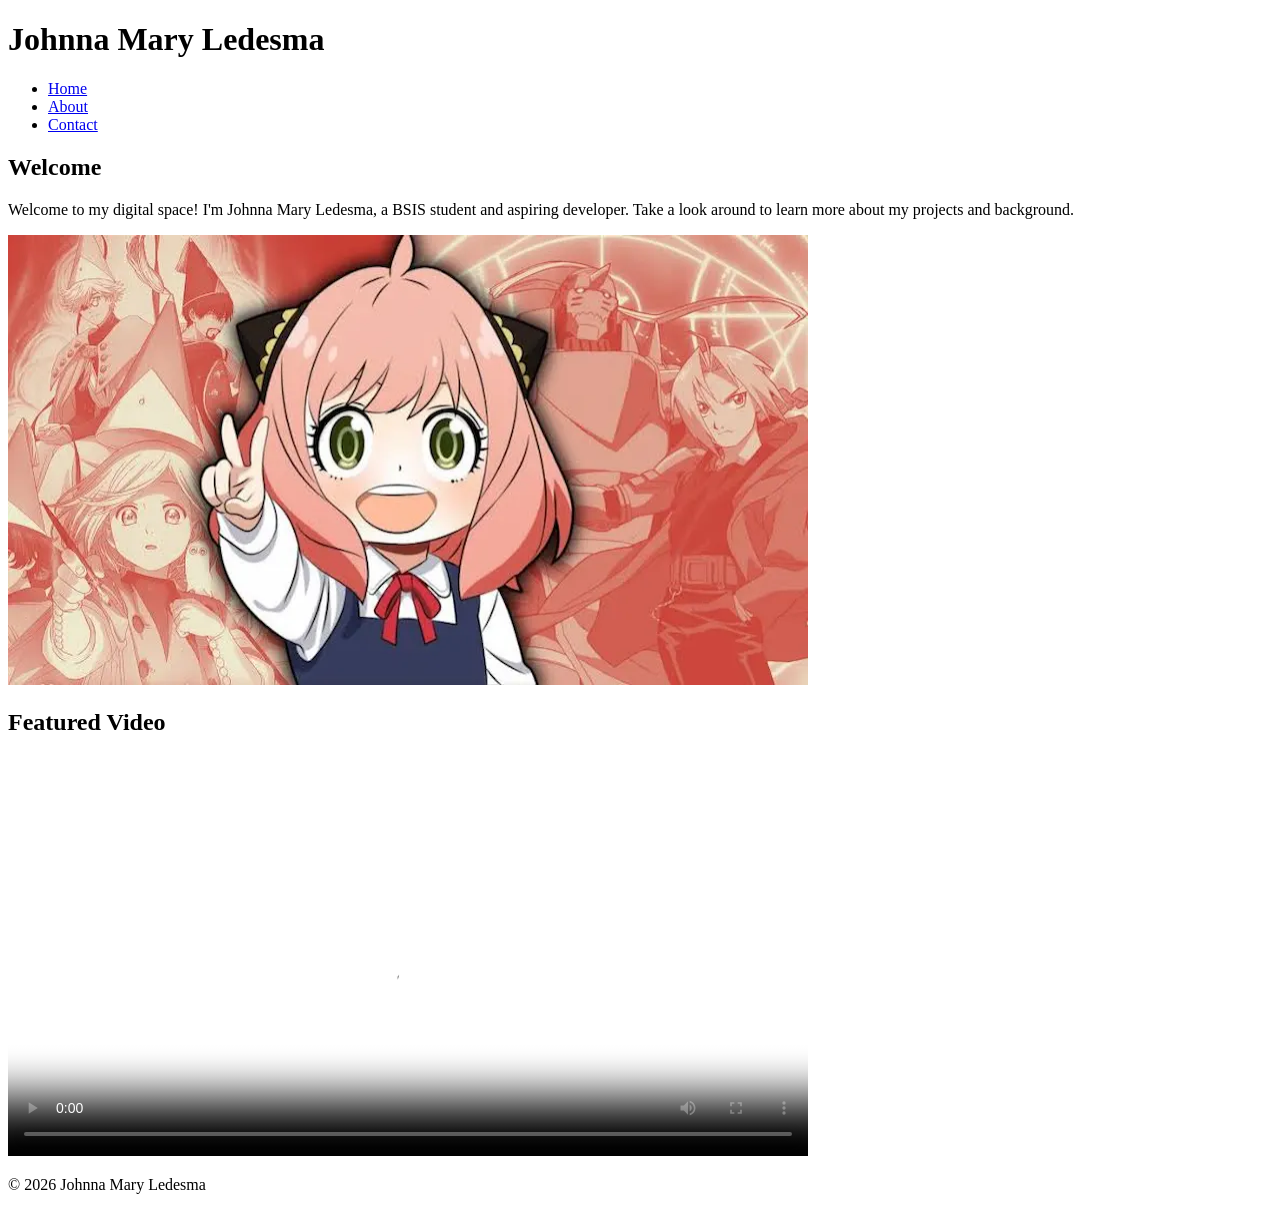
==== index.html @ fabfcecd "Initial commit: Add semantic web pages with metadata" ====
<!DOCTYPE html>
<html lang="en">
<head>
  <meta charset="UTF-8">
  <meta name="viewport" content="width=device-width, initial-scale=1">
  <title>Home | Johnna Mary Ledesma</title>

    <meta name="description" content="A one-sentence 150-char summary specific to this page.">
    <link rel="canonical" href="https://YOUR-DOMAIN.com/index.html">
    
    <!-- Open Graph -->
    <meta property="og:type" content="website">
    <meta property="og:title" content="Home | Your Name">
    <meta property="og:description" content="Same as meta description or slightly shorter.">
    <meta property="og:image" content="https://YOUR-DOMAIN.com/assets/hero-md.jpg">
    <meta property="og:url" content="https://YOUR-DOMAIN.com/index.html">
    
    <!-- Twitter Card -->
    <meta name="twitter:card" content="summary_large_image">


</head>
<body>
  <header>
    <h1>Johnna Mary Ledesma</h1>
    <nav>
      <ul>
        <li><a href="index.html">Home</a></li>
        <li><a href="about.html">About</a></li>
        <li><a href="contact.html">Contact</a></li>
      </ul>
    </nav>
  </header>
  <main>
    <article>
      <h2>Welcome</h2>
      <p>Welcome to my digital space! I'm Johnna Mary Ledesma, a BSIS student and aspiring developer. Take a look around to learn more about my projects and background.</p>
    </article>

    <picture>
      <source type="image/webp"
              srcset="assets/hero-sm.webp 400w,
                      assets/hero-md.webp 800w,
                      assets/hero-lg.webp 1600w"
              sizes="(max-width: 600px) 90vw, 800px">
      <img src="assets/hero-md.jpg"
           alt="Descriptive alt text for what is in the photo"
           width="800" height="450"
           loading="lazy">
    </picture>

    <section>
      <h2>Featured Video</h2>
      <video controls poster="assets/poster.jpg" preload="metadata" width="800">
        <source src="assets/intro.mp4" type="video/mp4">
        <track kind="captions" src="assets/captions.vtt" srclang="en" label="English" default>
        Your browser does not support the video tag.
      </video>
    </section>
  </main>
  <footer>
    <p>&copy; 2026 Johnna Mary Ledesma</p>
  </footer>
</body>
</html>
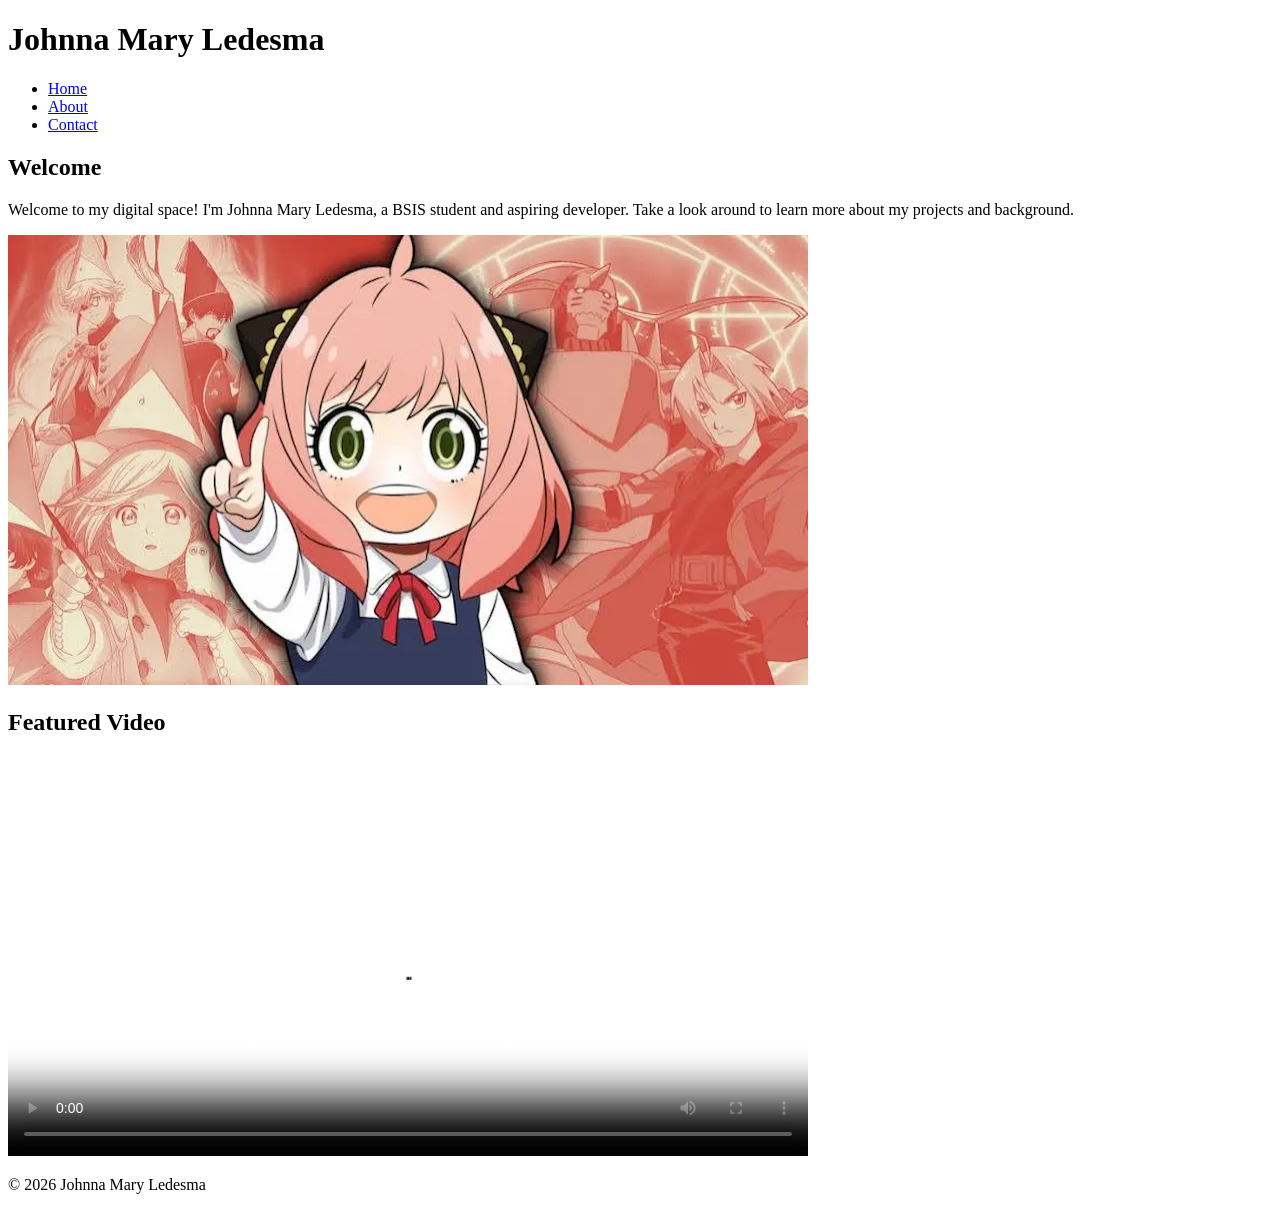
==== commit 8a816b9d: "Fix page-specific metadata and canonical links" ====
--- a/index.html
+++ b/index.html
@@ -5,20 +5,22 @@
   <meta name="viewport" content="width=device-width, initial-scale=1">
   <title>Home | Johnna Mary Ledesma</title>
 
-    <meta name="description" content="A one-sentence 150-char summary specific to this page.">
-    <link rel="canonical" href="https://YOUR-DOMAIN.com/index.html">
+  <!-- SEO Meta Tags -->
+  <meta name="description" content="Welcome to the personal portfolio of Johnna Mary Ledesma, an Information Systems student showcasing web development projects and work.">
+  <link rel="canonical" href="https://janamaryledesma-prog.github.io/About-me/index.html">
     
-    <!-- Open Graph -->
-    <meta property="og:type" content="website">
-    <meta property="og:title" content="Home | Your Name">
-    <meta property="og:description" content="Same as meta description or slightly shorter.">
-    <meta property="og:image" content="https://YOUR-DOMAIN.com/assets/hero-md.jpg">
-    <meta property="og:url" content="https://YOUR-DOMAIN.com/index.html">
+  <!-- Open Graph / Facebook -->
+  <meta property="og:type" content="website">
+  <meta property="og:title" content="Home | Johnna Mary Ledesma">
+  <meta property="og:description" content="Welcome to the personal portfolio of Johnna Mary Ledesma, an Information Systems student showcasing web development projects and work.">
+  <meta property="og:image" content="https://janamaryledesma-prog.github.io/About-me/assets/hero-md.jpg">
+  <meta property="og:url" content="https://janamaryledesma-prog.github.io/About-me/index.html">
     
-    <!-- Twitter Card -->
-    <meta name="twitter:card" content="summary_large_image">
-
-
+  <!-- Twitter Card -->
+  <meta name="twitter:card" content="summary_large_image">
+  <meta name="twitter:title" content="Home | Johnna Mary Ledesma">
+  <meta name="twitter:description" content="Welcome to the personal portfolio of Johnna Mary Ledesma, an Information Systems student showcasing web development projects and work.">
+  <meta name="twitter:image" content="https://janamaryledesma-prog.github.io/About-me/assets/hero-md.jpg">
 </head>
 <body>
   <header>
@@ -44,7 +46,7 @@
                       assets/hero-lg.webp 1600w"
               sizes="(max-width: 600px) 90vw, 800px">
       <img src="assets/hero-md.jpg"
-           alt="Descriptive alt text for what is in the photo"
+           alt="Johnna Mary Ledesma workspace setup with code on screen"
            width="800" height="450"
            loading="lazy">
     </picture>
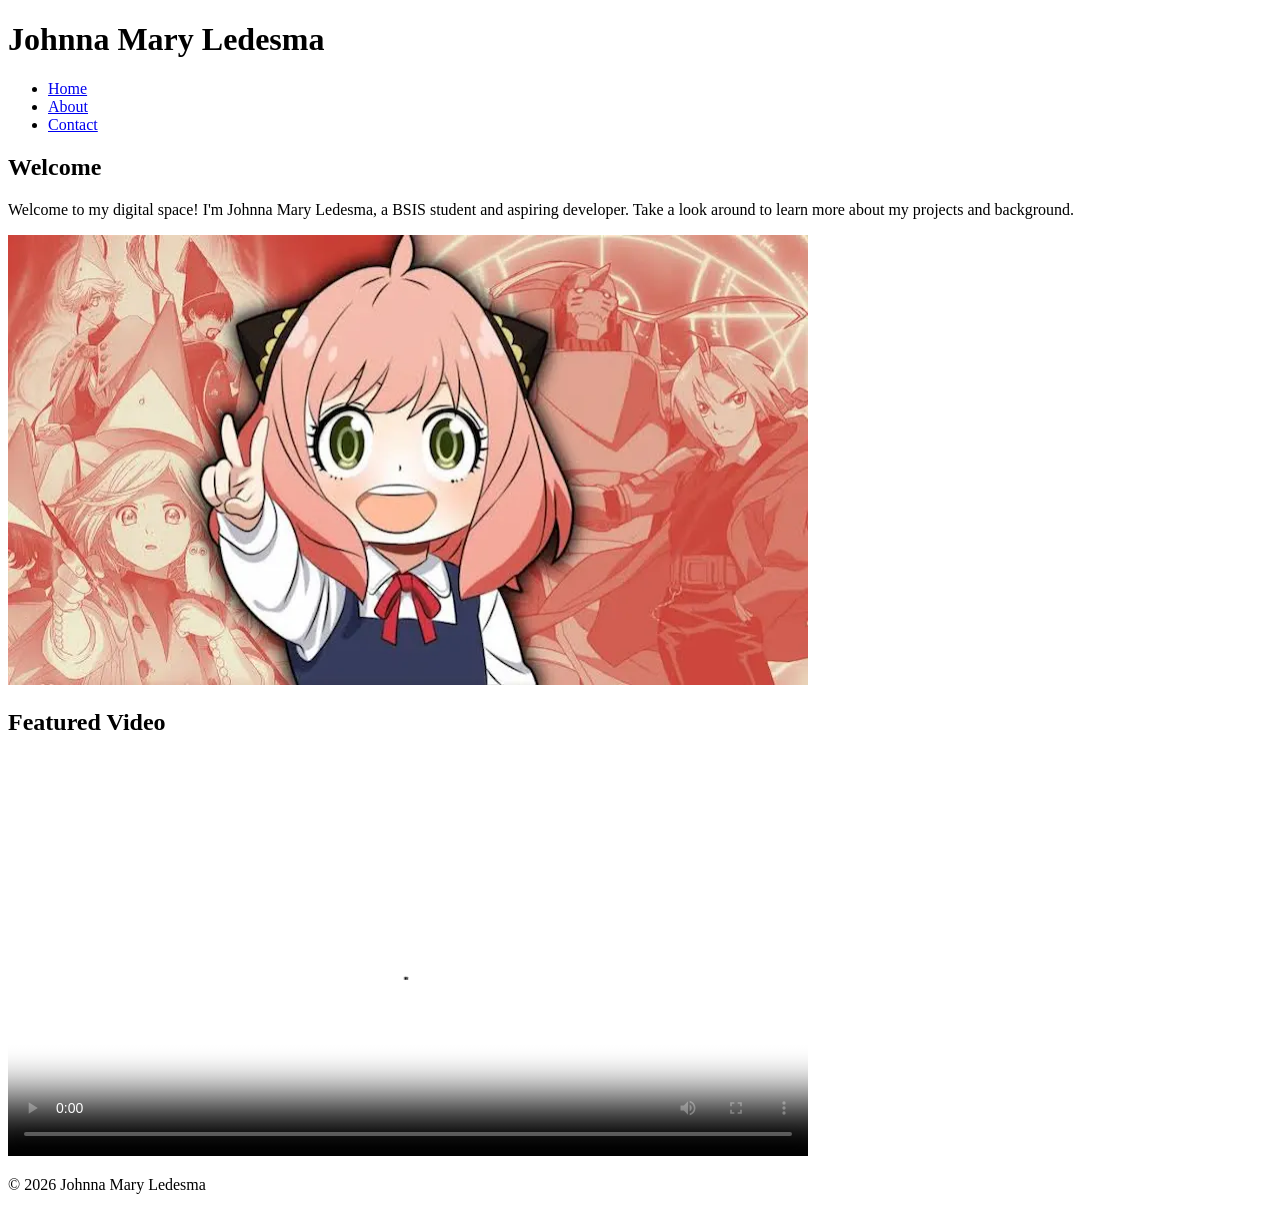
==== commit 9d100a09: "Fix meta title, og:site_name, og:description length, and image path" ====
--- a/index.html
+++ b/index.html
@@ -3,23 +3,24 @@
 <head>
   <meta charset="UTF-8">
   <meta name="viewport" content="width=device-width, initial-scale=1">
-  <title>Home | Johnna Mary Ledesma</title>
+  <title>Johnna Mary Ledesma | Web Developer &amp; BSIS Portfolio</title>
 
   <!-- SEO Meta Tags -->
   <meta name="description" content="Welcome to the personal portfolio of Johnna Mary Ledesma, an Information Systems student showcasing web development projects and work.">
   <link rel="canonical" href="https://janamaryledesma-prog.github.io/About-me/index.html">
     
-  <!-- Open Graph / Facebook -->
+  <!-- Open Graph / Facebook / Discord -->
   <meta property="og:type" content="website">
-  <meta property="og:title" content="Home | Johnna Mary Ledesma">
-  <meta property="og:description" content="Welcome to the personal portfolio of Johnna Mary Ledesma, an Information Systems student showcasing web development projects and work.">
+  <meta property="og:site_name" content="Johnna Mary Ledesma Portfolio">
+  <meta property="og:title" content="Johnna Mary Ledesma | Web Developer &amp; BSIS Portfolio">
+  <meta property="og:description" content="Explore web development projects and skills by Johnna Mary Ledesma, Information Systems student.">
   <meta property="og:image" content="https://janamaryledesma-prog.github.io/About-me/assets/hero-md.jpg">
   <meta property="og:url" content="https://janamaryledesma-prog.github.io/About-me/index.html">
     
   <!-- Twitter Card -->
   <meta name="twitter:card" content="summary_large_image">
-  <meta name="twitter:title" content="Home | Johnna Mary Ledesma">
-  <meta name="twitter:description" content="Welcome to the personal portfolio of Johnna Mary Ledesma, an Information Systems student showcasing web development projects and work.">
+  <meta name="twitter:title" content="Johnna Mary Ledesma | Web Developer &amp; BSIS Portfolio">
+  <meta name="twitter:description" content="Explore web development projects and skills by Johnna Mary Ledesma, Information Systems student.">
   <meta name="twitter:image" content="https://janamaryledesma-prog.github.io/About-me/assets/hero-md.jpg">
 </head>
 <body>
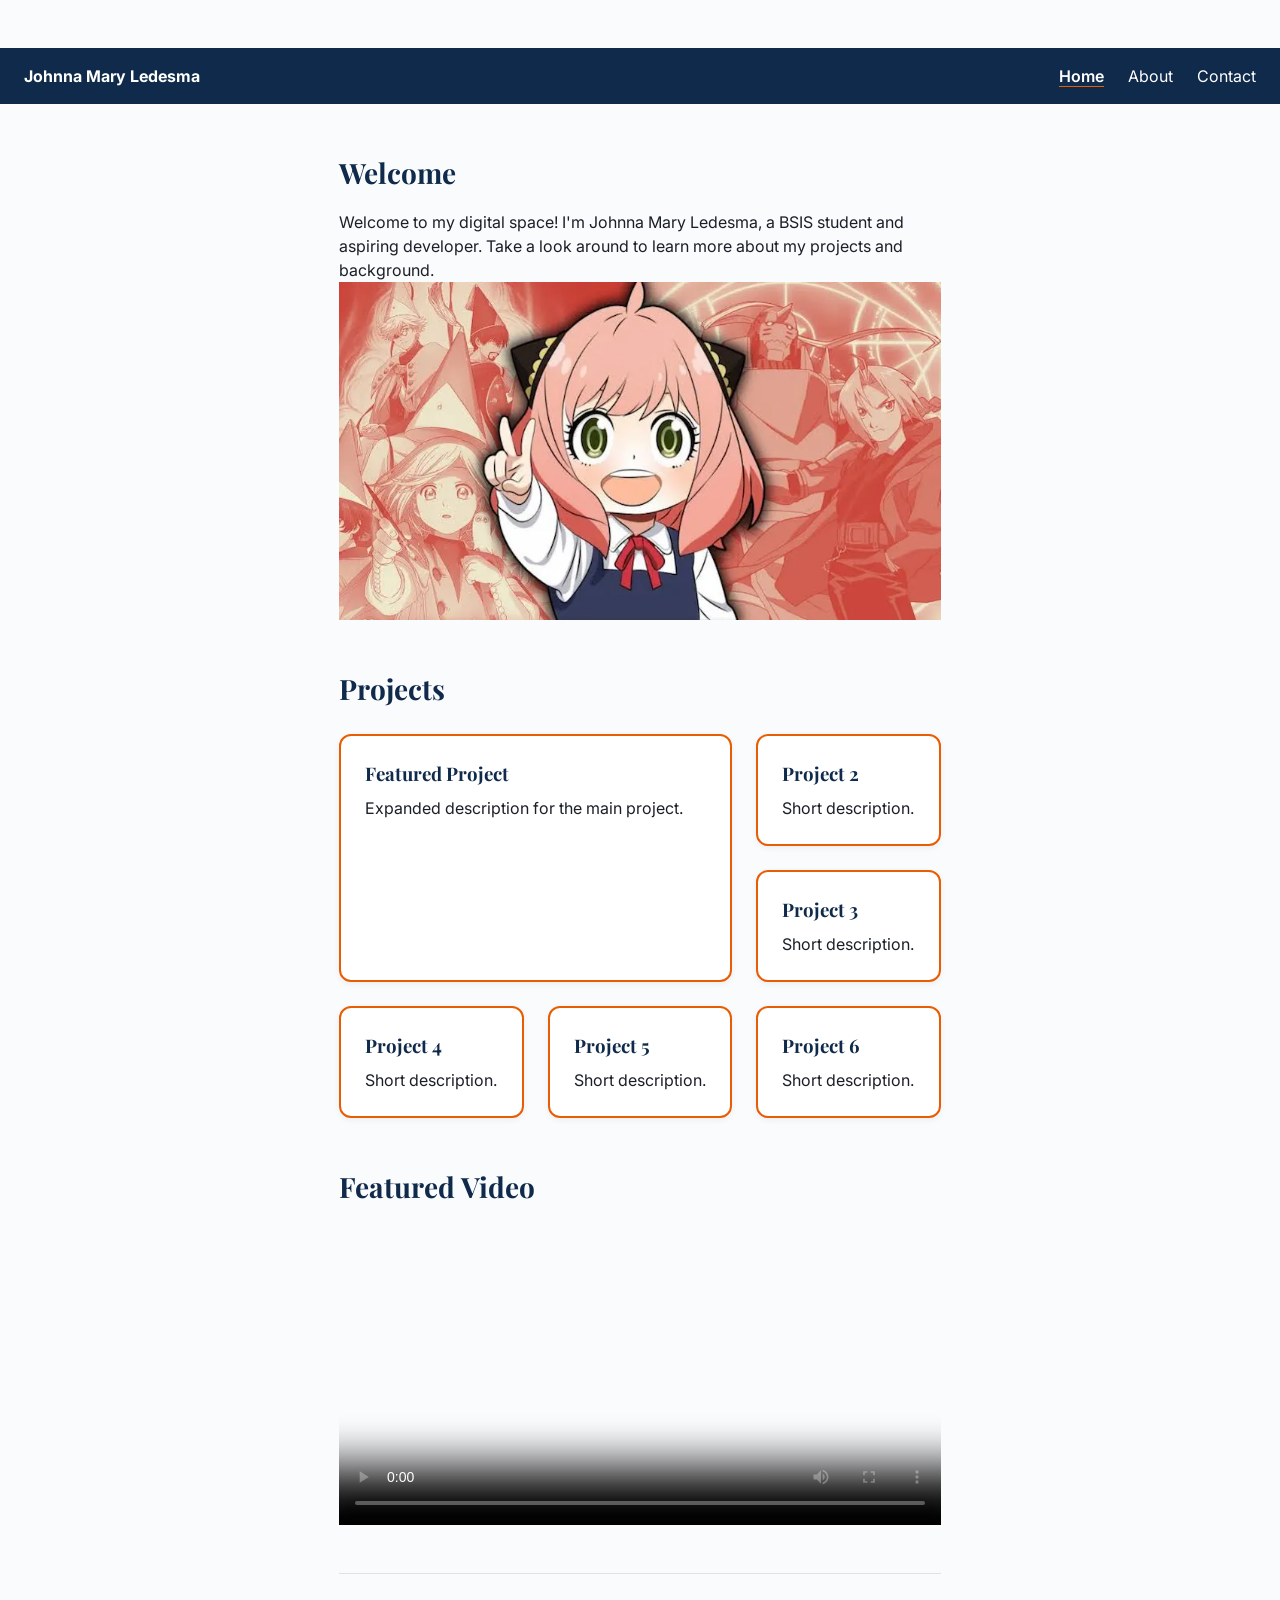
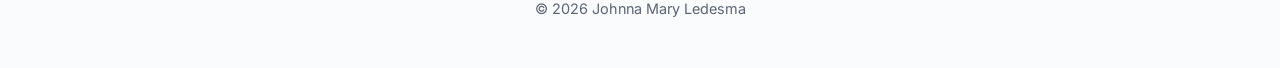
==== commit 325ce8b4: "Add files via upload" ====
--- a/index.html
+++ b/index.html
@@ -4,6 +4,13 @@
   <meta charset="UTF-8">
   <meta name="viewport" content="width=device-width, initial-scale=1">
   <title>Johnna Mary Ledesma | Web Developer &amp; BSIS Portfolio</title>
+
+  <!-- Google Fonts -->
+  <link rel="preconnect" href="https://fonts.googleapis.com">
+  <link href="https://fonts.googleapis.com/css2?family=Inter:wght@400;600&family=Playfair+Display:wght@700&display=swap" rel="stylesheet">
+
+  <!-- Stylesheet -->
+  <link rel="stylesheet" href="css/style.css">
 
   <!-- SEO Meta Tags -->
   <meta name="description" content="Welcome to the personal portfolio of Johnna Mary Ledesma, an Information Systems student showcasing web development projects and work.">
@@ -24,16 +31,26 @@
   <meta name="twitter:image" content="https://janamaryledesma-prog.github.io/About-me/assets/hero-md.jpg">
 </head>
 <body>
-  <header>
-    <h1>Johnna Mary Ledesma</h1>
-    <nav>
-      <ul>
-        <li><a href="index.html">Home</a></li>
+
+  <!-- Site Header & Navigation -->
+  <header class="site-header">
+    <a href="index.html" class="logo">Johnna Mary Ledesma</a>
+    <input type="checkbox" id="nav-toggle" class="nav-toggle-checkbox" aria-hidden="true">
+    <label for="nav-toggle" class="nav-toggle-label" aria-label="Toggle navigation">
+      <span></span>
+      <span></span>
+      <span></span>
+    </label>
+    <nav class="nav">
+      <ul class="nav-links">
+        <li><a href="index.html" class="current" aria-current="page">Home</a></li>
         <li><a href="about.html">About</a></li>
         <li><a href="contact.html">Contact</a></li>
       </ul>
     </nav>
   </header>
+
+  <!-- Main Content -->
   <main>
     <article>
       <h2>Welcome</h2>
@@ -52,6 +69,23 @@
            loading="lazy">
     </picture>
 
+    <!-- Featured Projects Grid Section -->
+    <section class="projects">
+      <h2>Projects</h2>
+      <div class="grid">
+        <article class="card card-featured">
+          <h3>Featured Project</h3>
+          <p>Expanded description for the main project.</p>
+        </article>
+        <article class="card"><h3>Project 2</h3><p>Short description.</p></article>
+        <article class="card"><h3>Project 3</h3><p>Short description.</p></article>
+        <article class="card"><h3>Project 4</h3><p>Short description.</p></article>
+        <article class="card"><h3>Project 5</h3><p>Short description.</p></article>
+        <article class="card"><h3>Project 6</h3><p>Short description.</p></article>
+      </div>
+    </section>
+
+    <!-- Video Section -->
     <section>
       <h2>Featured Video</h2>
       <video controls poster="assets/poster.jpg" preload="metadata" width="800">
@@ -61,8 +95,11 @@
       </video>
     </section>
   </main>
+
+  <!-- Footer -->
   <footer>
     <p>&copy; 2026 Johnna Mary Ledesma</p>
   </footer>
+
 </body>
 </html>
--- a/css/style.css
+++ b/css/style.css
@@ -0,0 +1,364 @@
+:root {
+  /* Color Tokens (Light Mode) */
+  --clr-navy: #0F2A4A;
+  --clr-accent: #E85D04;
+  --clr-text: #1B1F27;
+  --clr-muted: #5B6472;
+  --clr-bg: #FAFBFD;
+  --clr-card-bg: #FFFFFF;
+
+  /* Semantic UI Tokens */
+  --clr-header-bg: var(--clr-navy);
+  --clr-header-text: #FFFFFF;
+  --clr-border: rgba(0, 0, 0, 0.1);
+  --clr-card-border: var(--clr-accent);
+  --clr-focus-ring: color-mix(in srgb, var(--clr-accent) 20%, transparent);
+
+  /* Typography Tokens */
+  --font-body: "Inter", system-ui, -apple-system, sans-serif;
+  --font-heading: "Playfair Display", Georgia, serif;
+
+  /* Spacing Tokens */
+  --space-xs: 0.5rem;
+  --space-sm: 1rem;
+  --space-md: 1.5rem;
+  --space-lg: 3rem;
+}
+
+/* Dark Mode Overrides */
+@media (prefers-color-scheme: dark) {
+  :root {
+    --clr-navy: #82B1FF;      /* Light blue for headings */
+    --clr-accent: #FF9E64;    /* Brighter accent for dark bg */
+    --clr-text: #E2E8F0;      /* Soft off-white text */
+    --clr-muted: #94A3B8;     /* Secondary text */
+    --clr-bg: #0F172A;        /* Dark page background */
+    --clr-card-bg: #1E293B;   /* Dark card background */
+
+    /* Semantic UI Dark Overrides */
+    --clr-header-bg: #1E293B;
+    --clr-header-text: #E2E8F0;
+    --clr-border: rgba(255, 255, 255, 0.1);
+  }
+}
+
+/* Global Resets */
+*, 
+*::before, 
+*::after { 
+  box-sizing: border-box; 
+  margin: 0; 
+  padding: 0; 
+}
+
+img, picture, video, canvas, svg {
+  display: block;
+  max-width: 100%;
+  height: auto;
+}
+
+body {
+  font-family: var(--font-body);
+  color: var(--clr-text);
+  background-color: var(--clr-bg);
+  line-height: 1.5;
+  padding: var(--space-lg) var(--space-md);
+  max-width: 65ch;
+  margin: 0 auto;
+  overflow-x: hidden;
+}
+
+/* Utility Classes */
+.sr-only {
+  position: absolute;
+  width: 1px;
+  height: 1px;
+  padding: 0;
+  margin: -1px;
+  overflow: hidden;
+  clip: rect(0, 0, 0, 0);
+  white-space: nowrap;
+  border-width: 0;
+}
+
+/* Headings & Links */
+h1, h2, h3 { 
+  font-family: var(--font-heading); 
+  color: var(--clr-navy); 
+}
+
+h1 { 
+  font-size: clamp(2rem, 5vw, 3.5rem); 
+  margin-bottom: var(--space-md); 
+  line-height: 1.15;
+}
+
+h2 { 
+  font-size: 1.75rem; 
+  margin: var(--space-lg) 0 var(--space-sm); 
+}
+
+a { 
+  color: var(--clr-accent); 
+}
+
+/* Site Header (Full Bleed Viewport Fix) */
+.site-header {
+  display: flex;
+  align-items: center;
+  justify-content: space-between;
+  flex-wrap: wrap;
+  padding: var(--space-sm) var(--space-md);
+  background-color: var(--clr-header-bg);
+  color: var(--clr-header-text);
+  
+  /* Robust full-bleed across viewport without hardcoded negative margins */
+  width: 100vw;
+  position: relative;
+  left: 50%;
+  right: 50%;
+  margin-left: -50vw;
+  margin-right: -50vw;
+  margin-bottom: var(--space-lg);
+}
+
+.site-header .logo { 
+  color: var(--clr-header-text); 
+  font-weight: 700; 
+  text-decoration: none; 
+}
+
+/* Hamburger Menu Toggle (Checkbox Hack) */
+.nav-toggle-checkbox {
+  display: none;
+}
+
+.nav-toggle-label {
+  display: none;
+  cursor: pointer;
+  flex-direction: column;
+  justify-content: space-between;
+  width: 28px;
+  height: 20px;
+}
+
+.nav-toggle-label span {
+  display: block;
+  height: 3px;
+  width: 100%;
+  background-color: var(--clr-header-text);
+  border-radius: 2px;
+  transition: transform 0.2s ease, opacity 0.2s ease;
+}
+
+.nav-links {
+  list-style: none;
+  display: flex;
+  gap: var(--space-md);
+}
+
+.nav-links a { 
+  color: var(--clr-header-text); 
+  text-decoration: none; 
+}
+
+.nav-links a:hover { 
+  color: var(--clr-accent); 
+}
+
+a.current,
+.nav-links a.current {
+  text-decoration: underline;
+  text-decoration-color: var(--clr-accent);
+  text-underline-offset: 4px;
+  font-weight: 600;
+}
+
+/* Responsive Mobile Navigation Styles */
+@media (max-width: 768px) {
+  .nav-toggle-label {
+    display: flex;
+  }
+
+  .nav {
+    width: 100%;
+  }
+
+  .nav-links {
+    display: none;
+    flex-direction: column;
+    width: 100%;
+    padding-top: var(--space-sm);
+    gap: var(--space-sm);
+    text-align: left;
+  }
+
+  /* Show navigation when checkbox is checked */
+  .nav-toggle-checkbox:checked ~ .nav .nav-links {
+    display: flex;
+  }
+
+  /* Animate hamburger to X icon when checked */
+  .nav-toggle-checkbox:checked ~ .nav-toggle-label span:nth-child(1) {
+    transform: translateY(8.5px) rotate(45deg);
+  }
+
+  .nav-toggle-checkbox:checked ~ .nav-toggle-label span:nth-child(2) {
+    opacity: 0;
+  }
+
+  .nav-toggle-checkbox:checked ~ .nav-toggle-label span:nth-child(3) {
+    transform: translateY(-8.5px) rotate(-45deg);
+  }
+}
+
+/* Grid & Cards Section */
+.grid {
+  display: grid;
+  grid-template-columns: repeat(3, 1fr);
+  gap: var(--space-md);
+  margin-top: var(--space-md);
+}
+
+.card {
+  padding: var(--space-md);
+  border-radius: 12px;
+  border: 2px solid var(--clr-card-border);
+  background-color: var(--clr-card-bg);
+  box-shadow: 0 2px 6px rgba(0, 0, 0, 0.06);
+}
+
+.card h3 { 
+  color: var(--clr-navy); 
+  margin-bottom: var(--space-xs); 
+}
+
+/* Simplified spanning replacing fragile named grid-areas */
+.card-featured {
+  grid-column: span 2;
+  grid-row: span 2;
+}
+
+/* Responsive Grid */
+@media (max-width: 768px) {
+  .grid {
+    grid-template-columns: 1fr;
+  }
+  
+  .card-featured {
+    grid-column: span 1;
+    grid-row: span 1;
+  }
+}
+
+/* --- Form & Contact Page Styling --- */
+
+address {
+  font-style: normal;
+  margin-bottom: var(--space-md);
+  color: var(--clr-muted);
+}
+
+fieldset {
+  border: 1px solid var(--clr-border);
+  border-radius: 12px;
+  padding: var(--space-md);
+  background-color: var(--clr-card-bg);
+  box-shadow: 0 2px 6px rgba(0, 0, 0, 0.04);
+}
+
+legend {
+  font-family: var(--font-heading);
+  font-size: 1.2rem;
+  font-weight: 600;
+  color: var(--clr-navy);
+  padding: 0 var(--space-xs);
+}
+
+/* Form Groups */
+form p {
+  margin-bottom: var(--space-sm);
+  display: flex;
+  flex-direction: column;
+  gap: 0.25rem;
+}
+
+/* Checkbox Row Alignment */
+form p:has(input[type="checkbox"]),
+.form-checkbox-group {
+  flex-direction: row;
+  align-items: center;
+  gap: var(--space-xs);
+  margin-top: var(--space-xs);
+}
+
+label {
+  font-size: 0.9rem;
+  font-weight: 600;
+  color: var(--clr-text);
+}
+
+input[type="text"],
+input[type="email"],
+input[type="tel"],
+select,
+textarea {
+  width: 100%;
+  padding: 0.75rem var(--space-sm);
+  border: 1px solid var(--clr-muted);
+  border-radius: 8px;
+  background-color: var(--clr-bg);
+  color: var(--clr-text);
+  font-family: var(--font-body);
+  font-size: 1rem;
+  transition: border-color 0.2s ease, box-shadow 0.2s ease;
+}
+
+input:focus,
+select:focus,
+textarea:focus {
+  outline: none;
+  border-color: var(--clr-accent);
+  box-shadow: 0 0 0 3px var(--clr-focus-ring);
+}
+
+input[type="checkbox"] {
+  width: 1.1rem;
+  height: 1.1rem;
+  accent-color: var(--clr-accent);
+  cursor: pointer;
+}
+
+/* Submit Button */
+button[type="submit"] {
+  width: 100%;
+  padding: 0.75rem 1.5rem;
+  background-color: var(--clr-accent);
+  color: #FFFFFF;
+  border: none;
+  border-radius: 8px;
+  font-size: 1rem;
+  font-weight: 600;
+  cursor: pointer;
+  transition: filter 0.2s ease, transform 0.1s ease;
+  margin-top: var(--space-xs);
+}
+
+button[type="submit"]:hover {
+  filter: brightness(1.1);
+  transform: translateY(-1px);
+}
+
+button[type="submit"]:active {
+  transform: translateY(0);
+}
+
+/* Footer Styling */
+footer {
+  margin-top: var(--space-lg);
+  padding-top: var(--space-md);
+  border-top: 1px solid var(--clr-border);
+  text-align: center;
+  color: var(--clr-muted);
+  font-size: 0.9rem;
+}
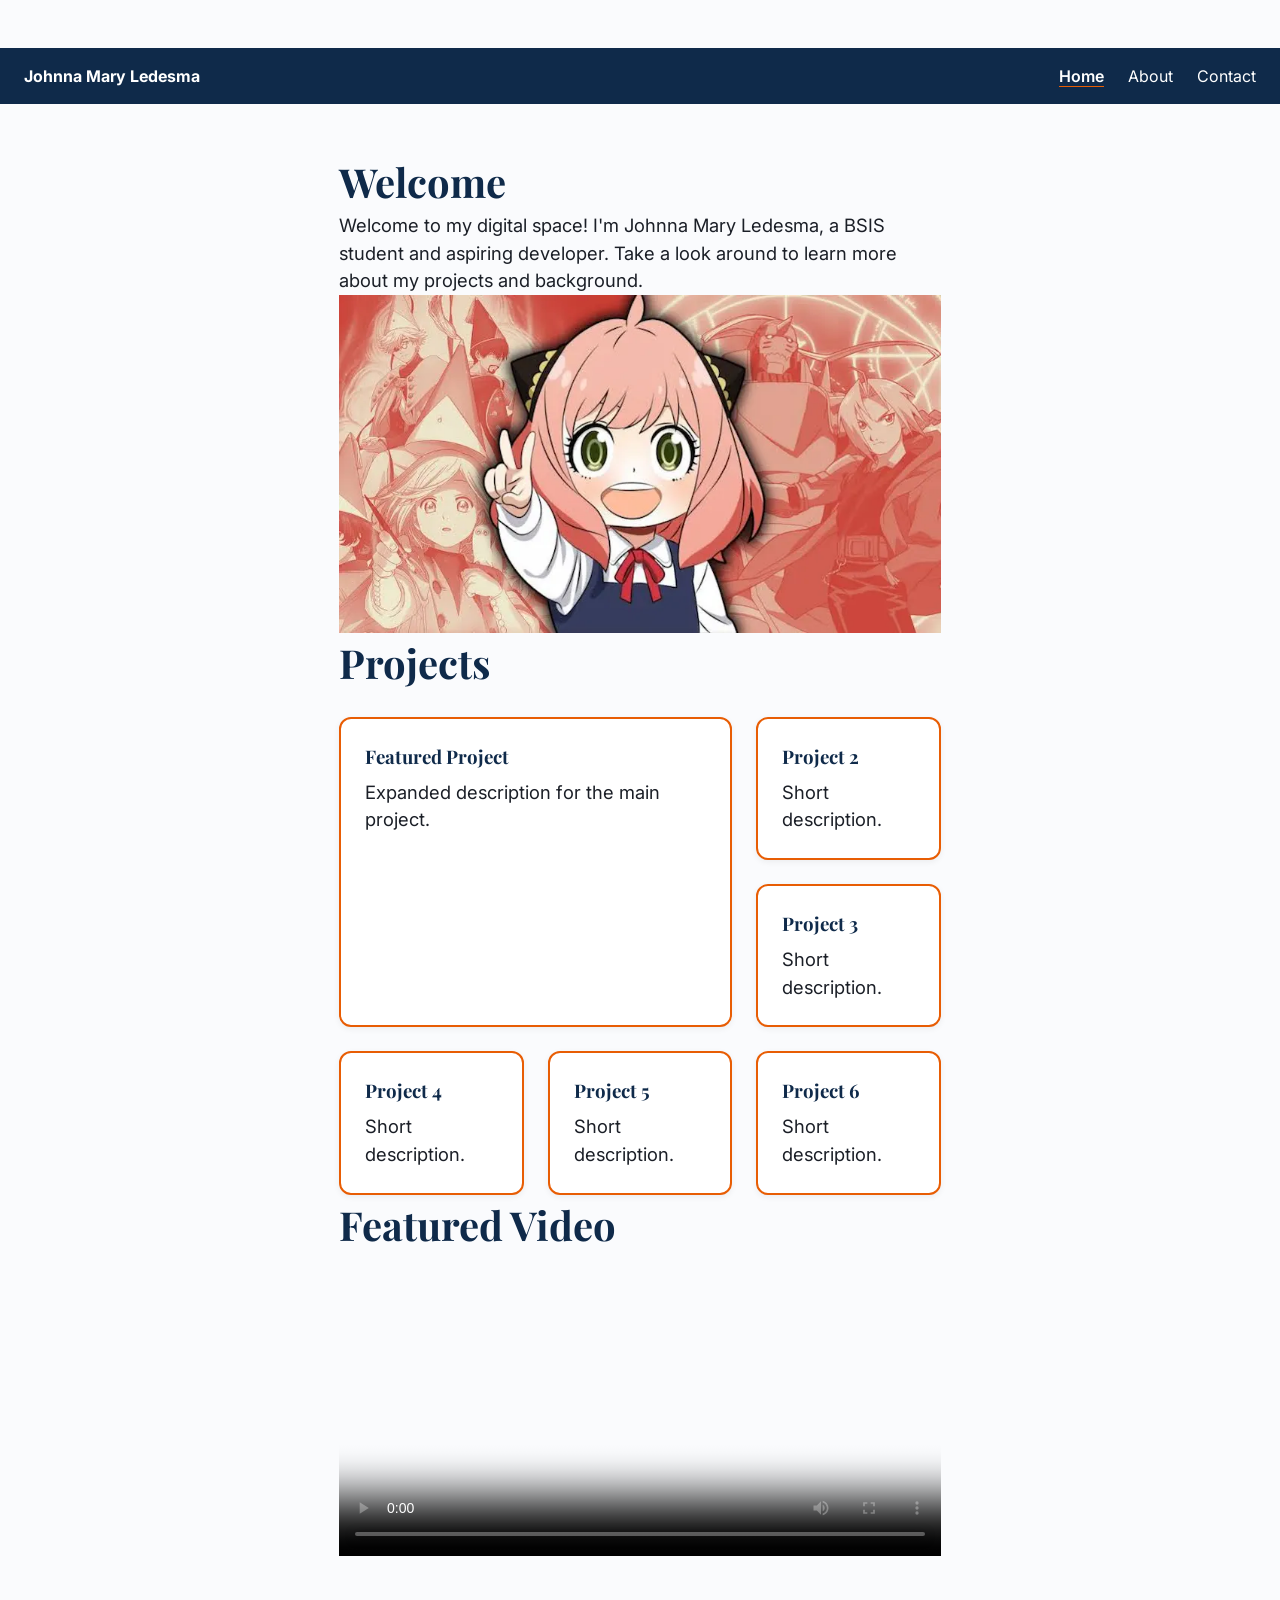
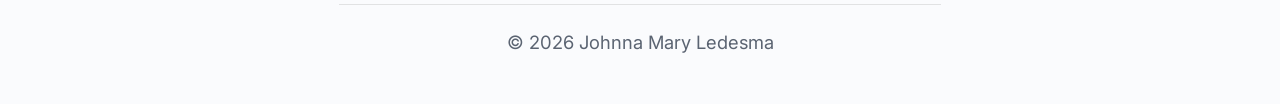
==== commit 9722aa2b: "Add files via upload" ====
--- a/index.html
+++ b/index.html
@@ -7,6 +7,7 @@
 
   <!-- Google Fonts -->
   <link rel="preconnect" href="https://fonts.googleapis.com">
+  <link rel="preconnect" href="https://fonts.gstatic.com" crossorigin>
   <link href="https://fonts.googleapis.com/css2?family=Inter:wght@400;600&family=Playfair+Display:wght@700&display=swap" rel="stylesheet">
 
   <!-- Stylesheet -->
@@ -41,7 +42,7 @@
       <span></span>
       <span></span>
     </label>
-    <nav class="nav">
+    <nav class="nav" aria-label="Main Navigation">
       <ul class="nav-links">
         <li><a href="index.html" class="current" aria-current="page">Home</a></li>
         <li><a href="about.html">About</a></li>
--- a/css/style.css
+++ b/css/style.css
@@ -87,16 +87,9 @@
   color: var(--clr-navy); 
 }
 
-h1 { 
-  font-size: clamp(2rem, 5vw, 3.5rem); 
-  margin-bottom: var(--space-md); 
-  line-height: 1.15;
-}
-
-h2 { 
-  font-size: 1.75rem; 
-  margin: var(--space-lg) 0 var(--space-sm); 
-}
+h1 { font-size: clamp(2rem, 4vw + 1rem, 4rem); line-height: 1.1; }
+h2 { font-size: clamp(1.5rem, 2.5vw + 0.75rem, 2.5rem); }
+p  { font-size: clamp(1rem, 0.5vw + 0.85rem, 1.15rem); }
 
 a { 
   color: var(--clr-accent); 
@@ -112,7 +105,6 @@
   background-color: var(--clr-header-bg);
   color: var(--clr-header-text);
   
-  /* Robust full-bleed across viewport without hardcoded negative margins */
   width: 100vw;
   position: relative;
   left: 50%;
@@ -233,7 +225,6 @@
   margin-bottom: var(--space-xs); 
 }
 
-/* Simplified spanning replacing fragile named grid-areas */
 .card-featured {
   grid-column: span 2;
   grid-row: span 2;
@@ -251,8 +242,7 @@
   }
 }
 
-/* --- Form & Contact Page Styling --- */
-
+/* Form & Contact Page Styling */
 address {
   font-style: normal;
   margin-bottom: var(--space-md);
@@ -275,7 +265,6 @@
   padding: 0 var(--space-xs);
 }
 
-/* Form Groups */
 form p {
   margin-bottom: var(--space-sm);
   display: flex;
@@ -283,7 +272,6 @@
   gap: 0.25rem;
 }
 
-/* Checkbox Row Alignment */
 form p:has(input[type="checkbox"]),
 .form-checkbox-group {
   flex-direction: row;
@@ -329,7 +317,6 @@
   cursor: pointer;
 }
 
-/* Submit Button */
 button[type="submit"] {
   width: 100%;
   padding: 0.75rem 1.5rem;
@@ -353,7 +340,6 @@
   transform: translateY(0);
 }
 
-/* Footer Styling */
 footer {
   margin-top: var(--space-lg);
   padding-top: var(--space-md);
